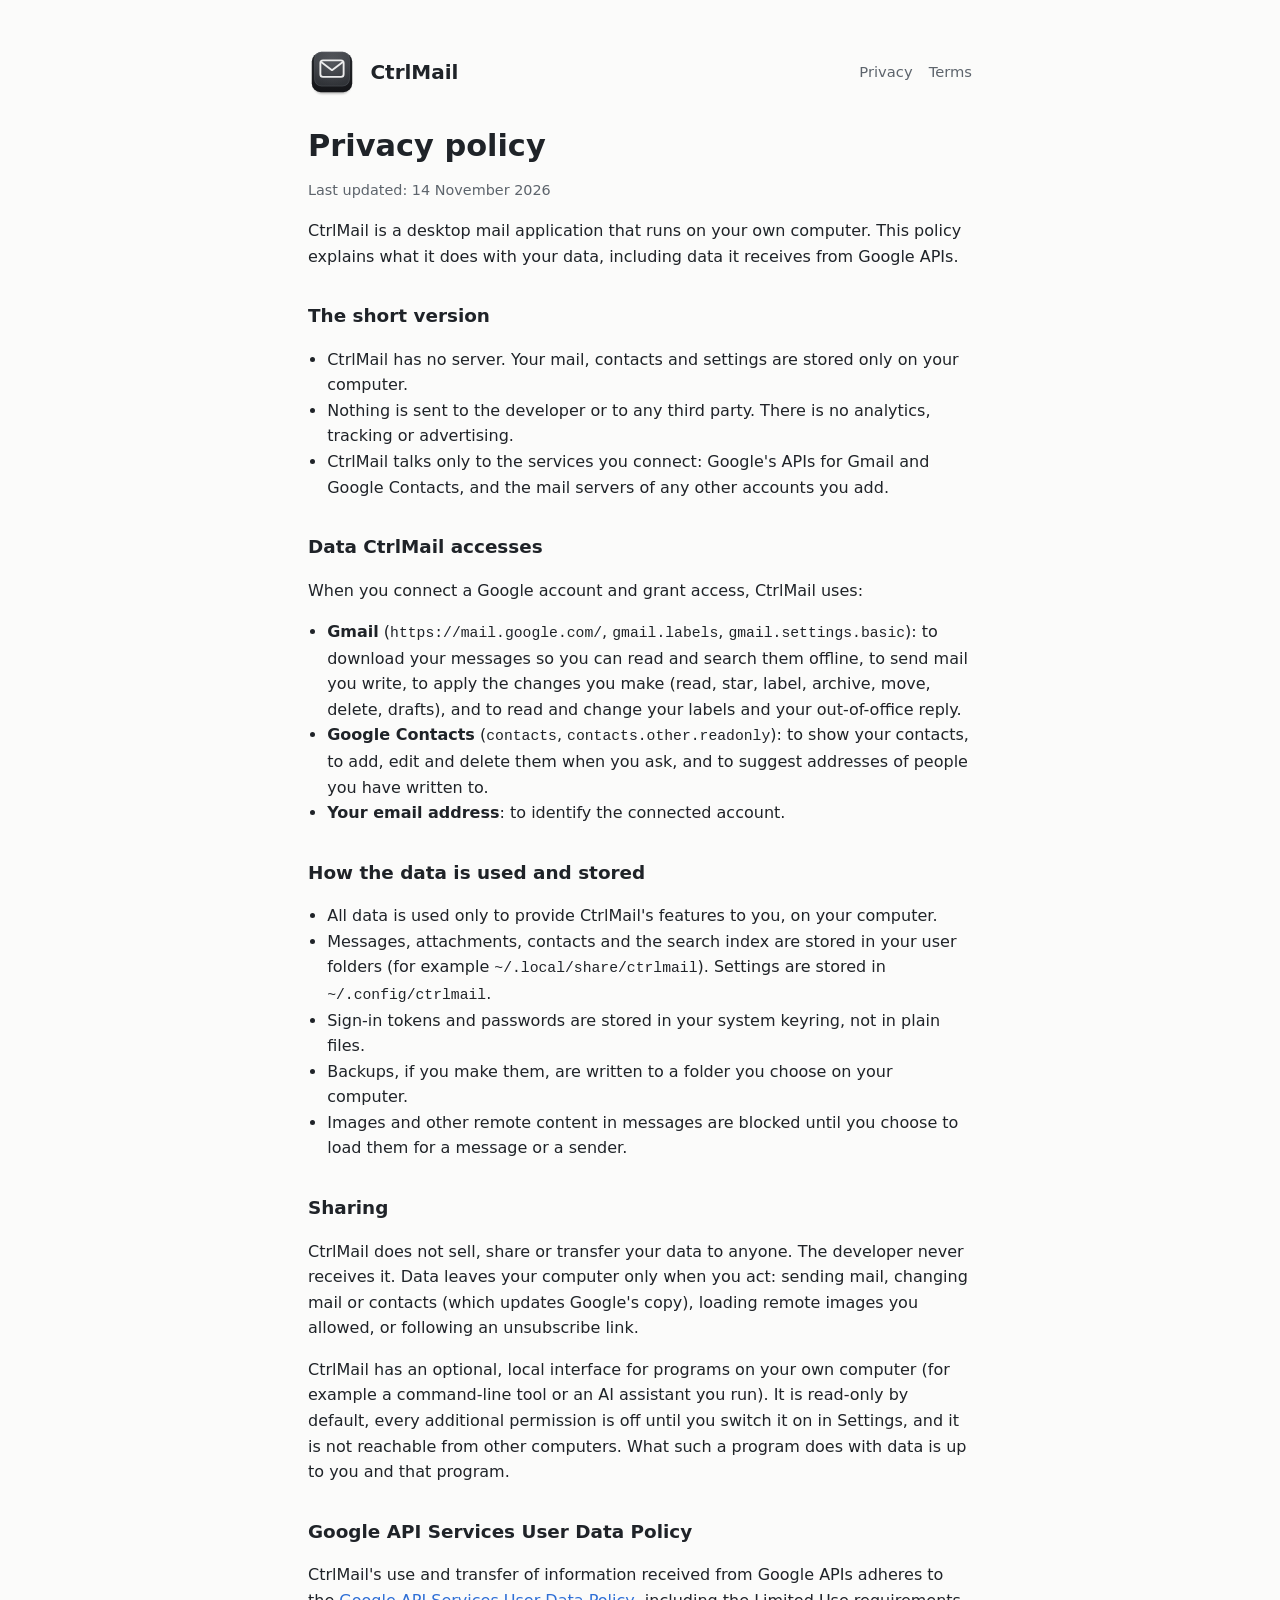
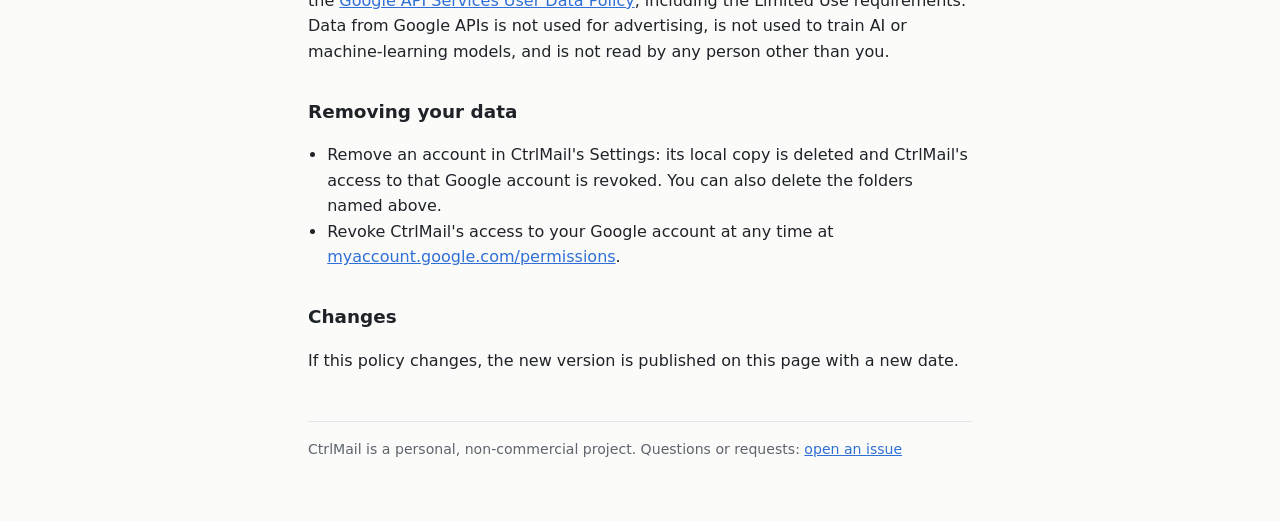
==== privacy.html @ cff55a21 "CtrlMail homepage, privacy policy and terms of use" ====
<!DOCTYPE html>
<html lang="en"><head><meta charset="utf-8"><meta name="viewport" content="width=device-width, initial-scale=1">
<link rel="icon" href="icon.svg" type="image/svg+xml"><link rel="stylesheet" href="style.css">
<title>Privacy policy · CtrlMail</title></head><body><main>
<header><img src="icon.svg" alt=""><a href="./">CtrlMail</a><nav><a href="privacy.html">Privacy</a><a href="terms.html">Terms</a></nav></header>
<h1>Privacy policy</h1>
<p class="updated">Last updated: 14 November 2026</p>
<p>CtrlMail is a desktop mail application that runs on your own computer. This policy explains what it does with your data, including data it receives from Google APIs.</p>

<h2>The short version</h2>
<ul>
<li>CtrlMail has no server. Your mail, contacts and settings are stored only on your computer.</li>
<li>Nothing is sent to the developer or to any third party. There is no analytics, tracking or advertising.</li>
<li>CtrlMail talks only to the services you connect: Google's APIs for Gmail and Google Contacts, and the mail servers of any other accounts you add.</li>
</ul>

<h2>Data CtrlMail accesses</h2>
<p>When you connect a Google account and grant access, CtrlMail uses:</p>
<ul>
<li><strong>Gmail</strong> (<code>https://mail.google.com/</code>, <code>gmail.labels</code>, <code>gmail.settings.basic</code>): to download your messages so you can read and search them offline, to send mail you write, to apply the changes you make (read, star, label, archive, move, delete, drafts), and to read and change your labels and your out-of-office reply.</li>
<li><strong>Google Contacts</strong> (<code>contacts</code>, <code>contacts.other.readonly</code>): to show your contacts, to add, edit and delete them when you ask, and to suggest addresses of people you have written to.</li>
<li><strong>Your email address</strong>: to identify the connected account.</li>
</ul>

<h2>How the data is used and stored</h2>
<ul>
<li>All data is used only to provide CtrlMail's features to you, on your computer.</li>
<li>Messages, attachments, contacts and the search index are stored in your user folders (for example <code>~/.local/share/ctrlmail</code>). Settings are stored in <code>~/.config/ctrlmail</code>.</li>
<li>Sign-in tokens and passwords are stored in your system keyring, not in plain files.</li>
<li>Backups, if you make them, are written to a folder you choose on your computer.</li>
<li>Images and other remote content in messages are blocked until you choose to load them for a message or a sender.</li>
</ul>

<h2>Sharing</h2>
<p>CtrlMail does not sell, share or transfer your data to anyone. The developer never receives it. Data leaves your computer only when you act: sending mail, changing mail or contacts (which updates Google's copy), loading remote images you allowed, or following an unsubscribe link.</p>
<p>CtrlMail has an optional, local interface for programs on your own computer (for example a command-line tool or an AI assistant you run). It is read-only by default, every additional permission is off until you switch it on in Settings, and it is not reachable from other computers. What such a program does with data is up to you and that program.</p>

<h2>Google API Services User Data Policy</h2>
<p>CtrlMail's use and transfer of information received from Google APIs adheres to the <a href="https://developers.google.com/terms/api-services-user-data-policy">Google API Services User Data Policy</a>, including the Limited Use requirements. Data from Google APIs is not used for advertising, is not used to train AI or machine-learning models, and is not read by any person other than you.</p>

<h2>Removing your data</h2>
<ul>
<li>Remove an account in CtrlMail's Settings: its local copy is deleted and CtrlMail's access to that Google account is revoked. You can also delete the folders named above.</li>
<li>Revoke CtrlMail's access to your Google account at any time at <a href="https://myaccount.google.com/permissions">myaccount.google.com/permissions</a>.</li>
</ul>

<h2>Changes</h2>
<p>If this policy changes, the new version is published on this page with a new date.</p>
<footer>CtrlMail is a personal, non-commercial project. Questions or requests: <a href="https://github.com/hogar1977/hogar1977.github.io/issues">open an issue</a></footer>
</main></body></html>
---- style.css ----
:root { --bg: #fbfbfa; --text: #1f2328; --dim: #5d646c; --line: #e3e5e8; --accent: #2f6fd6; color-scheme: light dark; }
@media (prefers-color-scheme: dark) { :root { --bg: #101315; --text: #e6e8ea; --dim: #9aa1a8; --line: #2a2f34; --accent: #7aa7ff; } }
* { box-sizing: border-box; }
body { margin: 0; background: var(--bg); color: var(--text); font: 16px/1.6 system-ui, -apple-system, "Segoe UI", sans-serif; }
main { max-width: 44rem; margin: 0 auto; padding: 3rem 1.25rem 4rem; }
header { display: flex; align-items: center; gap: 0.9rem; margin-bottom: 2rem; }
header img { width: 48px; height: 48px; }
header a { color: inherit; text-decoration: none; font-weight: 700; font-size: 1.25rem; }
nav { margin-left: auto; display: flex; gap: 1rem; font-size: 0.92rem; }
nav a { color: var(--dim); font-weight: 500; font-size: 0.92rem; }
h1 { font-size: 1.9rem; line-height: 1.2; margin: 0 0 0.4rem; }
h2 { font-size: 1.15rem; margin: 2rem 0 0.4rem; }
p, li { color: var(--text); }
.lead { color: var(--dim); font-size: 1.08rem; }
.updated { color: var(--dim); font-size: 0.9rem; }
a { color: var(--accent); }
ul { padding-left: 1.2rem; }
footer { margin-top: 3rem; padding-top: 1rem; border-top: 1px solid var(--line); color: var(--dim); font-size: 0.88rem; }
code { font-size: 0.92em; }
@media (max-width: 30rem) { header { flex-wrap: wrap; } nav { margin-left: 0; width: 100%; } }
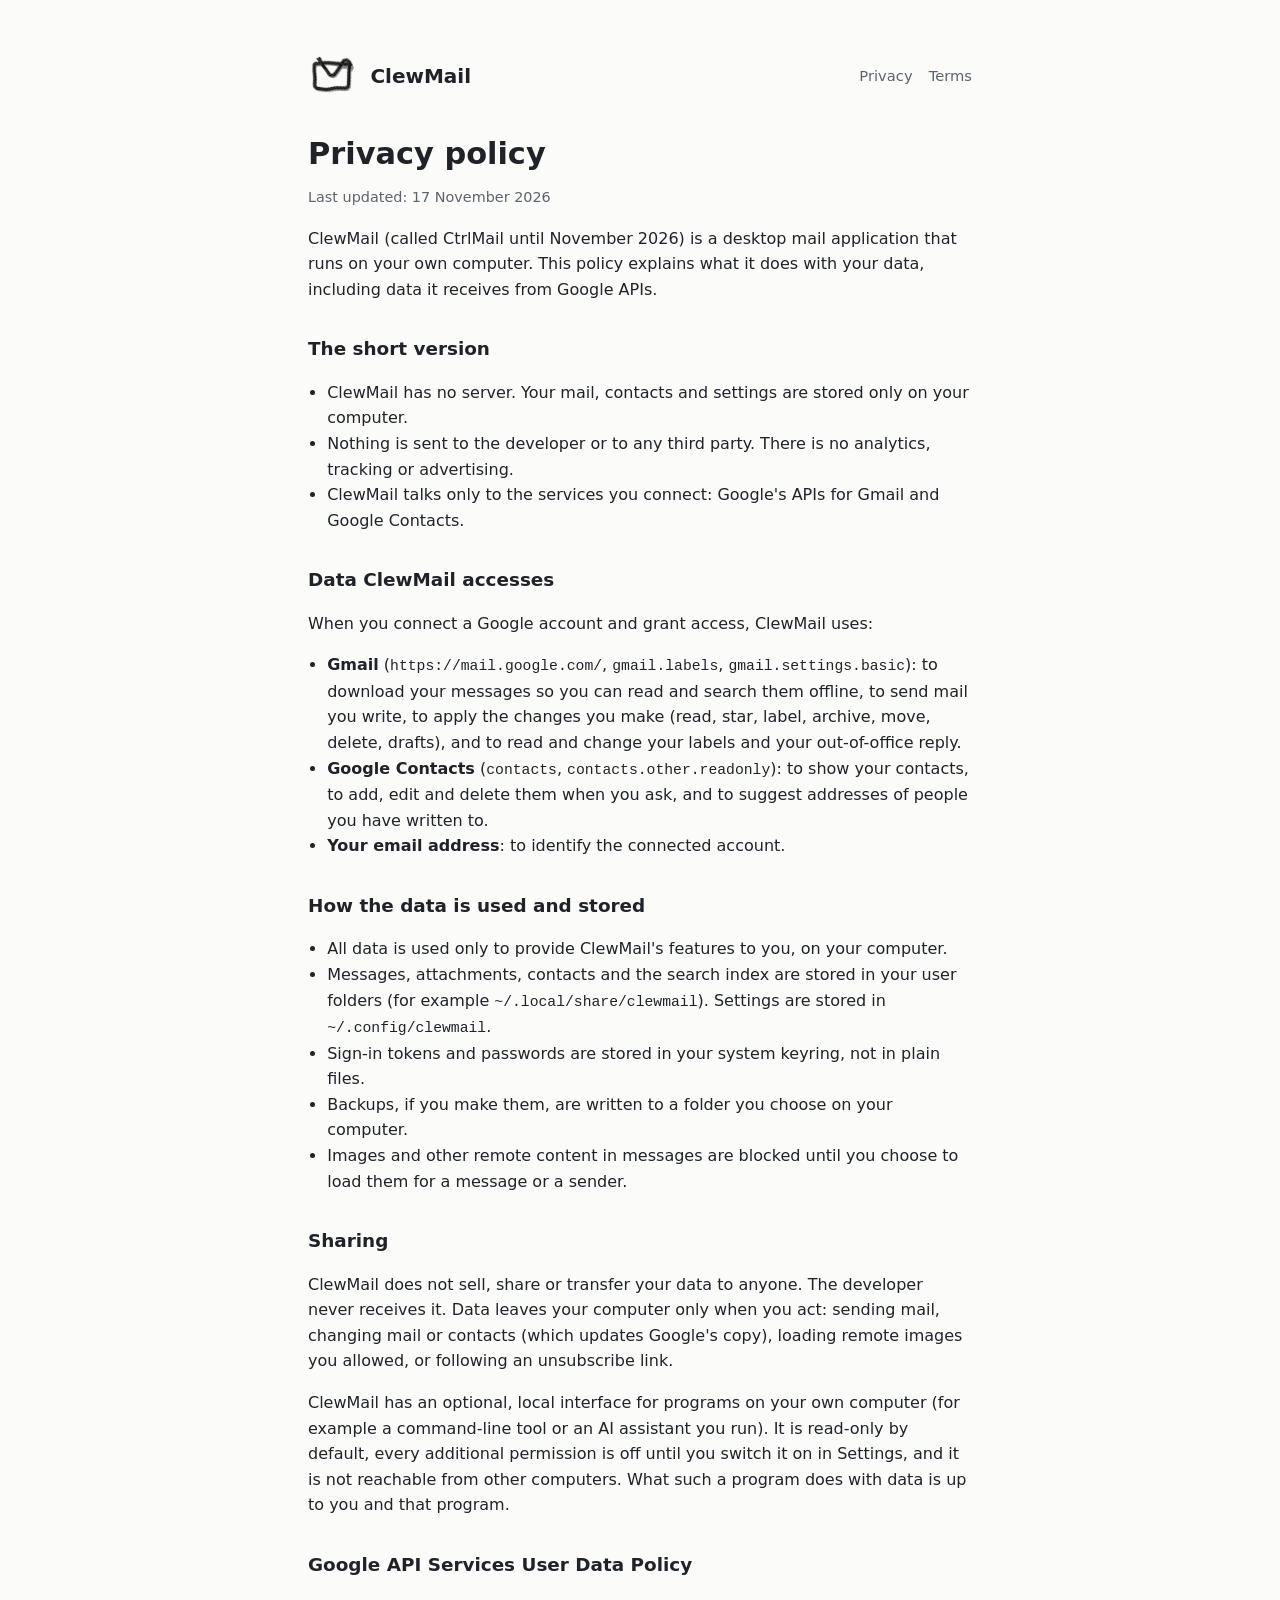
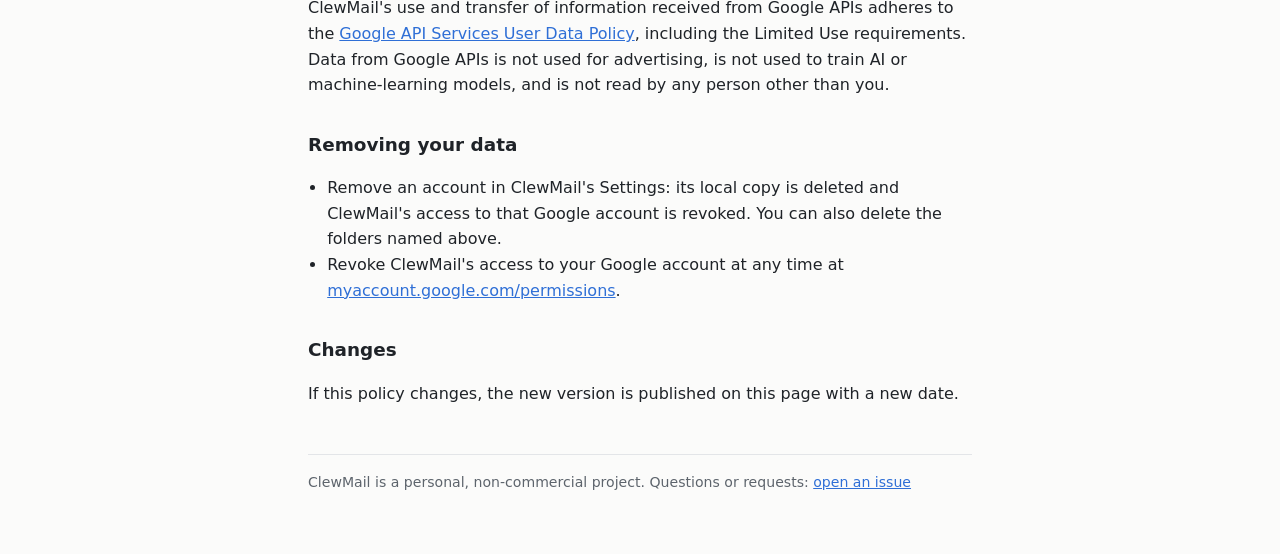
==== commit be9d80cc: "ClewMail: the app's new name and rope icon, and the story behind the name The pages keep their addre" ====
--- a/privacy.html
+++ b/privacy.html
@@ -1,21 +1,21 @@
 <!DOCTYPE html>
 <html lang="en"><head><meta charset="utf-8"><meta name="viewport" content="width=device-width, initial-scale=1">
-<link rel="icon" href="icon.svg" type="image/svg+xml"><link rel="stylesheet" href="style.css">
-<title>Privacy policy · CtrlMail</title></head><body><main>
-<header><img src="icon.svg" alt=""><a href="./">CtrlMail</a><nav><a href="privacy.html">Privacy</a><a href="terms.html">Terms</a></nav></header>
+<link rel="icon" href="icon-light.png" media="(prefers-color-scheme: light)"><link rel="icon" href="icon-dark.png" media="(prefers-color-scheme: dark)"><link rel="stylesheet" href="style.css">
+<title>Privacy policy · ClewMail</title></head><body><main>
+<header><picture><source srcset="icon-dark.png" media="(prefers-color-scheme: dark)"><img src="icon-light.png" alt=""></picture><a href="./">ClewMail</a><nav><a href="privacy.html">Privacy</a><a href="terms.html">Terms</a></nav></header>
 <h1>Privacy policy</h1>
-<p class="updated">Last updated: 14 November 2026</p>
-<p>CtrlMail is a desktop mail application that runs on your own computer. This policy explains what it does with your data, including data it receives from Google APIs.</p>
+<p class="updated">Last updated: 17 November 2026</p>
+<p>ClewMail (called CtrlMail until November 2026) is a desktop mail application that runs on your own computer. This policy explains what it does with your data, including data it receives from Google APIs.</p>
 
 <h2>The short version</h2>
 <ul>
-<li>CtrlMail has no server. Your mail, contacts and settings are stored only on your computer.</li>
+<li>ClewMail has no server. Your mail, contacts and settings are stored only on your computer.</li>
 <li>Nothing is sent to the developer or to any third party. There is no analytics, tracking or advertising.</li>
-<li>CtrlMail talks only to the services you connect: Google's APIs for Gmail and Google Contacts, and the mail servers of any other accounts you add.</li>
+<li>ClewMail talks only to the services you connect: Google's APIs for Gmail and Google Contacts.</li>
 </ul>
 
-<h2>Data CtrlMail accesses</h2>
-<p>When you connect a Google account and grant access, CtrlMail uses:</p>
+<h2>Data ClewMail accesses</h2>
+<p>When you connect a Google account and grant access, ClewMail uses:</p>
 <ul>
 <li><strong>Gmail</strong> (<code>https://mail.google.com/</code>, <code>gmail.labels</code>, <code>gmail.settings.basic</code>): to download your messages so you can read and search them offline, to send mail you write, to apply the changes you make (read, star, label, archive, move, delete, drafts), and to read and change your labels and your out-of-office reply.</li>
 <li><strong>Google Contacts</strong> (<code>contacts</code>, <code>contacts.other.readonly</code>): to show your contacts, to add, edit and delete them when you ask, and to suggest addresses of people you have written to.</li>
@@ -24,27 +24,27 @@
 
 <h2>How the data is used and stored</h2>
 <ul>
-<li>All data is used only to provide CtrlMail's features to you, on your computer.</li>
-<li>Messages, attachments, contacts and the search index are stored in your user folders (for example <code>~/.local/share/ctrlmail</code>). Settings are stored in <code>~/.config/ctrlmail</code>.</li>
+<li>All data is used only to provide ClewMail's features to you, on your computer.</li>
+<li>Messages, attachments, contacts and the search index are stored in your user folders (for example <code>~/.local/share/clewmail</code>). Settings are stored in <code>~/.config/clewmail</code>.</li>
 <li>Sign-in tokens and passwords are stored in your system keyring, not in plain files.</li>
 <li>Backups, if you make them, are written to a folder you choose on your computer.</li>
 <li>Images and other remote content in messages are blocked until you choose to load them for a message or a sender.</li>
 </ul>
 
 <h2>Sharing</h2>
-<p>CtrlMail does not sell, share or transfer your data to anyone. The developer never receives it. Data leaves your computer only when you act: sending mail, changing mail or contacts (which updates Google's copy), loading remote images you allowed, or following an unsubscribe link.</p>
-<p>CtrlMail has an optional, local interface for programs on your own computer (for example a command-line tool or an AI assistant you run). It is read-only by default, every additional permission is off until you switch it on in Settings, and it is not reachable from other computers. What such a program does with data is up to you and that program.</p>
+<p>ClewMail does not sell, share or transfer your data to anyone. The developer never receives it. Data leaves your computer only when you act: sending mail, changing mail or contacts (which updates Google's copy), loading remote images you allowed, or following an unsubscribe link.</p>
+<p>ClewMail has an optional, local interface for programs on your own computer (for example a command-line tool or an AI assistant you run). It is read-only by default, every additional permission is off until you switch it on in Settings, and it is not reachable from other computers. What such a program does with data is up to you and that program.</p>
 
 <h2>Google API Services User Data Policy</h2>
-<p>CtrlMail's use and transfer of information received from Google APIs adheres to the <a href="https://developers.google.com/terms/api-services-user-data-policy">Google API Services User Data Policy</a>, including the Limited Use requirements. Data from Google APIs is not used for advertising, is not used to train AI or machine-learning models, and is not read by any person other than you.</p>
+<p>ClewMail's use and transfer of information received from Google APIs adheres to the <a href="https://developers.google.com/terms/api-services-user-data-policy">Google API Services User Data Policy</a>, including the Limited Use requirements. Data from Google APIs is not used for advertising, is not used to train AI or machine-learning models, and is not read by any person other than you.</p>
 
 <h2>Removing your data</h2>
 <ul>
-<li>Remove an account in CtrlMail's Settings: its local copy is deleted and CtrlMail's access to that Google account is revoked. You can also delete the folders named above.</li>
-<li>Revoke CtrlMail's access to your Google account at any time at <a href="https://myaccount.google.com/permissions">myaccount.google.com/permissions</a>.</li>
+<li>Remove an account in ClewMail's Settings: its local copy is deleted and ClewMail's access to that Google account is revoked. You can also delete the folders named above.</li>
+<li>Revoke ClewMail's access to your Google account at any time at <a href="https://myaccount.google.com/permissions">myaccount.google.com/permissions</a>.</li>
 </ul>
 
 <h2>Changes</h2>
 <p>If this policy changes, the new version is published on this page with a new date.</p>
-<footer>CtrlMail is a personal, non-commercial project. Questions or requests: <a href="https://github.com/hogar1977/hogar1977.github.io/issues">open an issue</a></footer>
+<footer>ClewMail is a personal, non-commercial project. Questions or requests: <a href="https://github.com/hogar1977/hogar1977.github.io/issues">open an issue</a></footer>
 </main></body></html>
